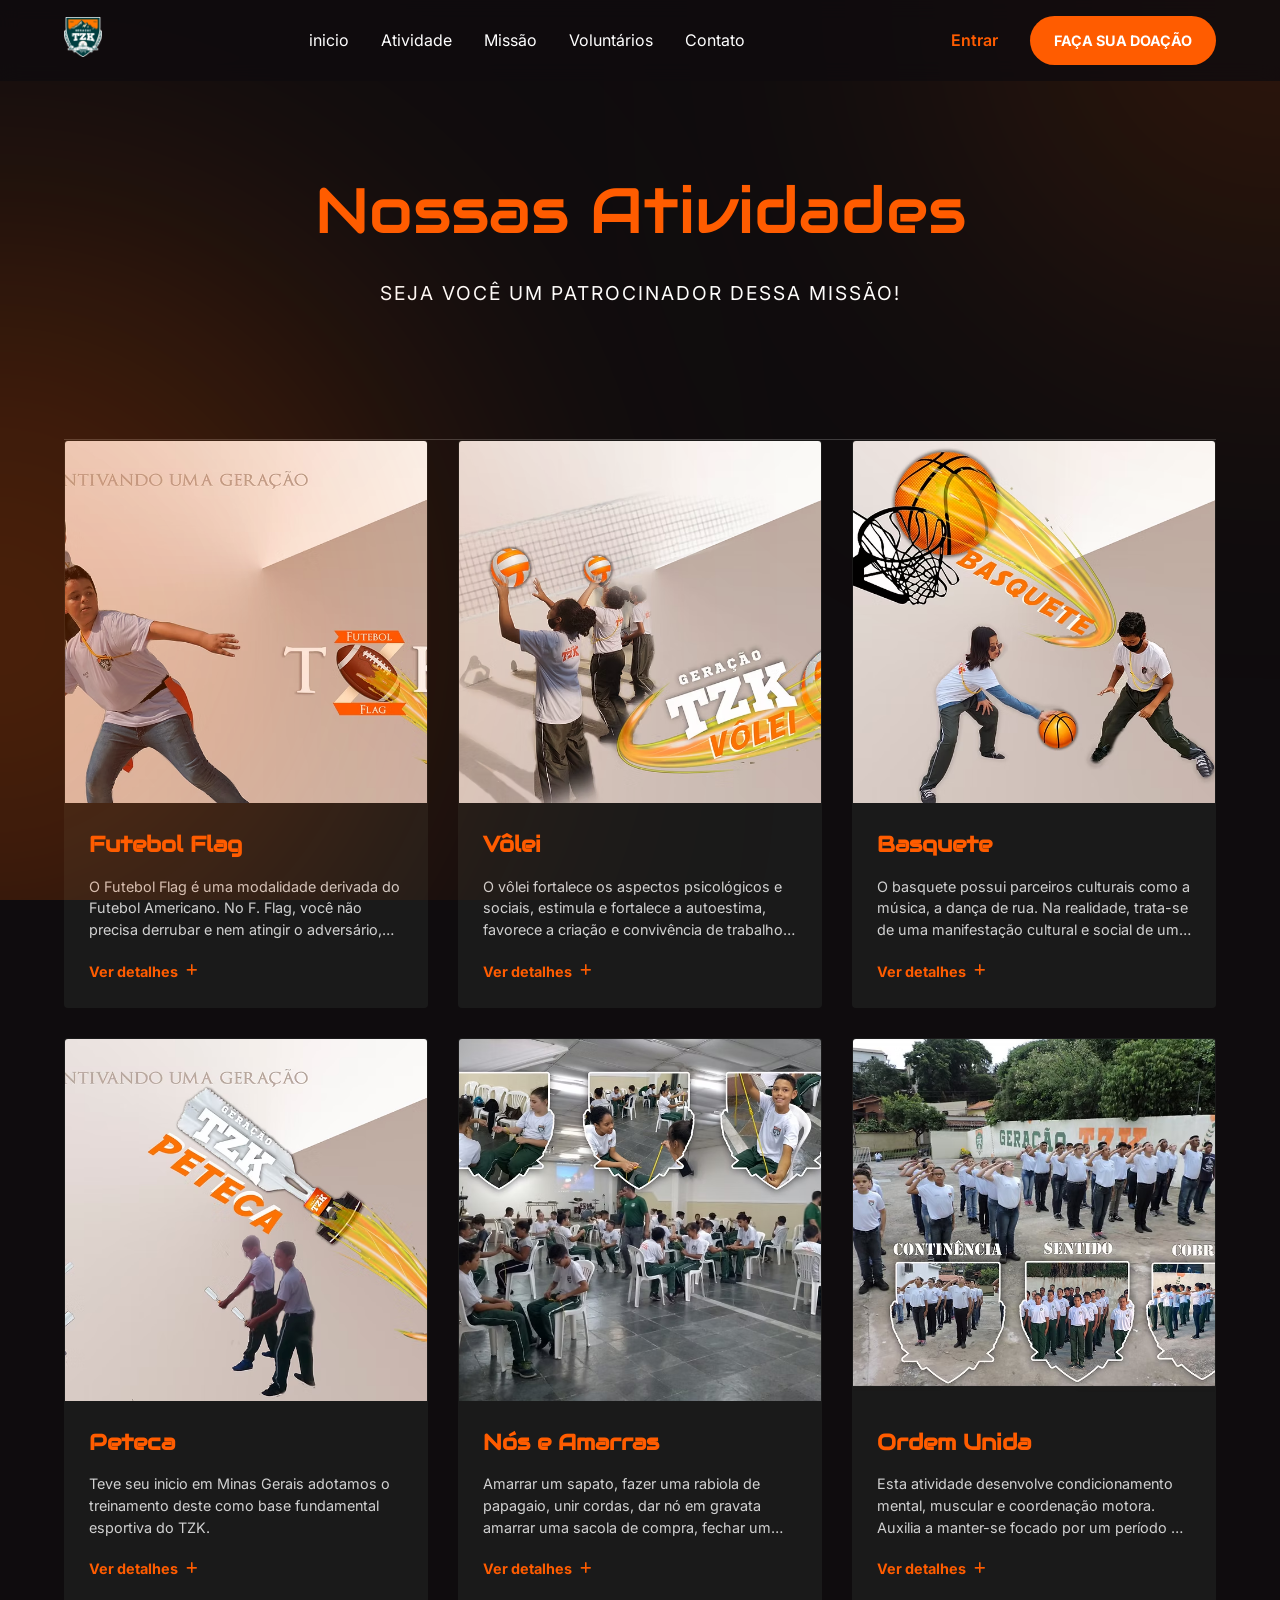
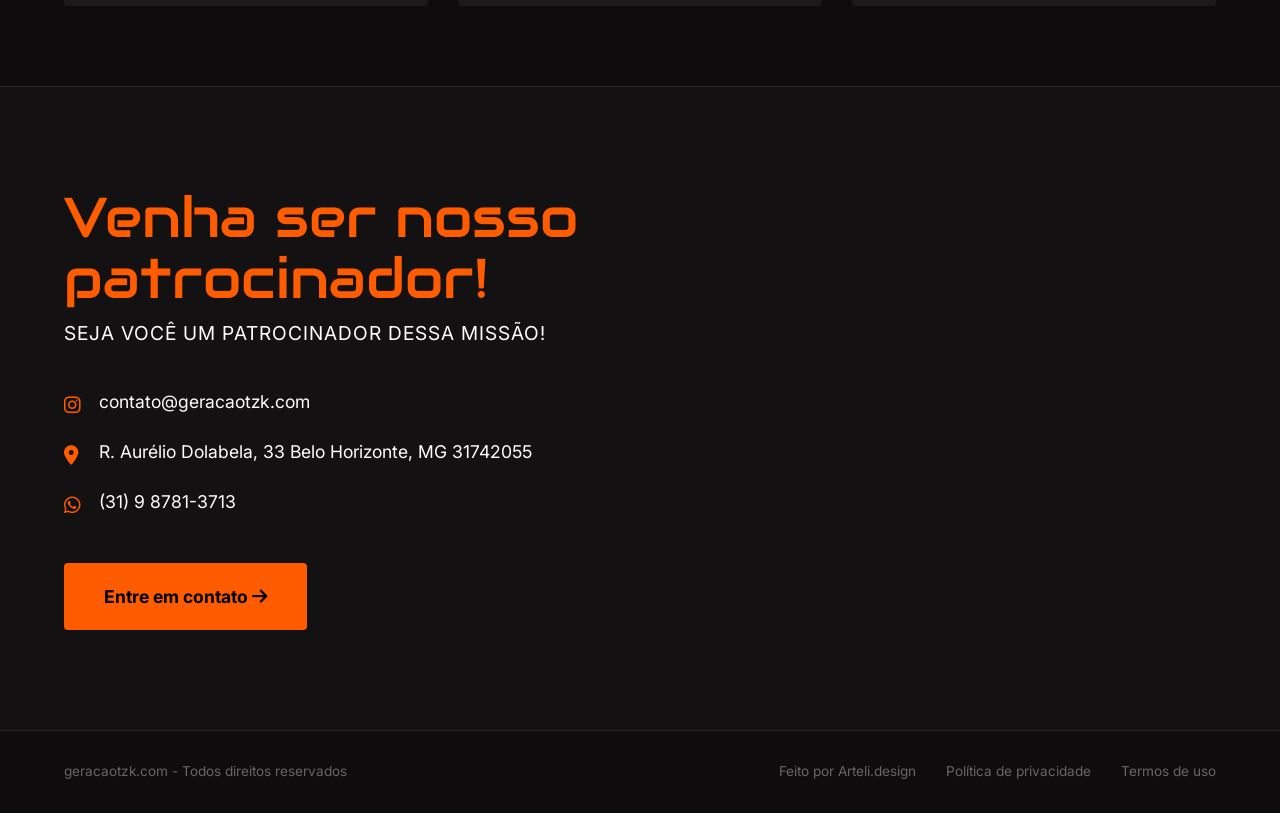
==== atividades.html @ a8cd104a "Add files via upload" ====
<!DOCTYPE html>
<html lang="pt-br">
<head>
    <meta charset="UTF-8">
    <meta name="viewport" content="width=device-width, initial-scale=1.0">
    <title>Atividades - Geração TZK</title>
    <meta name="description" content="Conheça as atividades esportivas e educativas da Geração TZK - Futebol Flag, Vôlei, Basquete, Peteca e muito mais para o desenvolvimento dos jovens.">
    <link rel="canonical" href="https://geracaotzk.com/atividades.html">
    
    <!-- Open Graph / Facebook -->
    <meta property="og:type" content="website">
    <meta property="og:url" content="https://geracaotzk.com/atividades.html">
    <meta property="og:title" content="Atividades - Geração TZK">
    <meta property="og:description" content="Conheça as atividades esportivas e educativas da Geração TZK.">
    <meta property="og:image" content="https://geracaotzk.com/Assets/logotipo.png">

    <!-- Google Fonts: Inter -->
    <link rel="preconnect" href="https://fonts.googleapis.com">
    <link rel="preconnect" href="https://fonts.gstatic.com" crossorigin>
    <link href="https://fonts.googleapis.com/css2?family=Inter:wght@400;500;600;700;800&family=Audiowide&display=swap" rel="stylesheet">
    <!-- Font Awesome for Icons -->
    <link rel="stylesheet" href="https://cdnjs.cloudflare.com/ajax/libs/font-awesome/6.5.1/css/all.min.css">
    <link rel="stylesheet" href="style2.css?v=2">
</head>
<body>
    <header>
        <div class="glow-container">
            <div class="glow-spot spot-hero-left"></div>
            <div class="glow-spot spot-hero-right"></div>
        </div>
        <nav>
            <div class="container">
                <div class="logo">
                    <img src="./Assets/logotipo.png" alt="Geração TZK Logo">
                </div>
                
                <ul class="nav-links">
                    <li><a href="index.html">inicio</a></li>
                    <li><a href="atividades.html">Atividade</a></li>
                    <li><a href="missao.html">Missão</a></li>
                    <li><a href="voluntarios.html">Voluntários</a></li>
                    <li><a href="index.html#main-footer">Contato</a></li>
                </ul>

                <div class="nav-actions">
                    <a href="#login" class="login-link">Entrar</a>
                    <a href="#doacao" class="donate-btn">FAÇA SUA DOAÇÃO</a>
                </div>

                <div class="mobile-menu-btn">
                    <i class="fa-solid fa-bars"></i>
                </div>
            </div>
        </nav>
    </header>

    <main>
        <section class="internal-hero">
            <div class="container">
                <h1 class="audiowide-font">Nossas Atividades</h1>
                <p>SEJA VOCÊ UM PATROCINADOR DESSA MISSÃO!</p>
            </div>
        </section>

        <section class="activities-section" style="padding-top: 0;">
            <div class="container">
                <div class="activities-grid">
                    <!-- Activity Card 1 -->
                    <div class="activity-card" data-title="Futebol Flag" data-img="./Assets/atividades/Futebol flag.avif">
                        <div class="card-img-wrapper">
                            <img src="./Assets/atividades/Futebol flag.avif" alt="Futebol Flag">
                        </div>
                        <div class="activity-info">
                            <h3>Futebol Flag</h3>
                            <p class="truncate-text">O Futebol Flag é uma modalidade derivada do Futebol Americano. No F. Flag, você não precisa derrubar e nem atingir o adversário, basta retirar uma das fitas que os atletas usam presas na cintura e a jogada é encerrada. Por consequência é uma modalidade mais acessível e menos “intimidadora” para todas as idades e tipos físicos. Também mais acessível economicamente, afinal, para jogar basta uma bola, cinto de flags e pessoas prontas para se divertir.</p>
                            <div class="ver-detalhes">Ver detalhes <i class="fa-solid fa-plus"></i></div>
                        </div>
                    </div>

                    <!-- Activity Card 2 -->
                    <div class="activity-card" data-title="Vôlei" data-img="./Assets/atividades/volei.avif">
                        <div class="card-img-wrapper">
                            <img src="./Assets/atividades/volei.avif" alt="Vôlei">
                        </div>
                        <div class="activity-info">
                            <h3>Vôlei</h3>
                            <p class="truncate-text">O vôlei fortalece os aspectos psicológicos e sociais, estimula e fortalece a autoestima, favorece a criação e convivência de trabalhos em equipe, valorizando a organização e autodisciplina, fatores colaboradores para o incentivo ao desenvolvimento dos aspectos formadores da cidadania.</p>
                            <div class="ver-detalhes">Ver detalhes <i class="fa-solid fa-plus"></i></div>
                        </div>
                    </div>

                    <!-- Activity Card 3 -->
                    <div class="activity-card" data-title="Basquete" data-img="./Assets/atividades/basquete-v2.avif">
                        <div class="card-img-wrapper">
                            <img src="./Assets/atividades/basquete-v2.avif" alt="Basquete">
                        </div>
                        <div class="activity-info">
                            <h3>Basquete</h3>
                            <p class="truncate-text">O basquete possui parceiros culturais como a música, a dança de rua. Na realidade, trata-se de uma manifestação cultural e social de uma parte da população que faz das artes e dos esportes uma forma de expressão, sociais e culturais.</p>
                            <div class="ver-detalhes">Ver detalhes <i class="fa-solid fa-plus"></i></div>
                        </div>
                    </div>

                    <!-- Activity Card 4 -->
                    <div class="activity-card" data-title="Peteca" data-img="./Assets/atividades/peteca-v2.avif">
                        <div class="card-img-wrapper">
                            <img src="./Assets/atividades/peteca-v2.avif" alt="Peteca">
                        </div>
                        <div class="activity-info">
                            <h3>Peteca</h3>
                            <p class="truncate-text">Teve seu inicio em Minas Gerais adotamos o treinamento deste como base fundamental esportiva do TZK.</p>
                            <div class="ver-detalhes">Ver detalhes <i class="fa-solid fa-plus"></i></div>
                        </div>
                    </div>

                    <!-- Activity Card 5 -->
                    <div class="activity-card" data-title="Nós e Amarras" data-img="./Assets/atividades/amarras-v2.avif">
                        <div class="card-img-wrapper">
                            <img src="./Assets/atividades/amarras-v2.avif" alt="Amarras">
                        </div>
                        <div class="activity-info">
                            <h3>Nós e Amarras</h3>
                            <p class="truncate-text">Amarrar um sapato, fazer uma rabiola de papagaio, unir cordas, dar nó em gravata amarrar uma sacola de compra, fechar um saco de lixo, amarrar uma carga. Veja, em tudo isso se usa nós e amarras. Melhora a concentração e memorização!</p>
                            <div class="ver-detalhes">Ver detalhes <i class="fa-solid fa-plus"></i></div>
                        </div>
                    </div>

                    <!-- Activity Card 6 -->
                    <div class="activity-card" data-title="Ordem Unida" data-img="./Assets/atividades/ordem-v2.avif">
                        <div class="card-img-wrapper">
                            <img src="./Assets/atividades/ordem-v2.avif" alt="Ordem Unida">
                        </div>
                        <div class="activity-info">
                            <h3>Ordem Unida</h3>
                            <p class="truncate-text">Esta atividade desenvolve condicionamento mental, muscular e coordenação motora. Auxilia a manter-se focado por um período de tempo.</p>
                            <div class="ver-detalhes">Ver detalhes <i class="fa-solid fa-plus"></i></div>
                        </div>
                    </div>
                </div>
            </div>
        </section>
    </main>
    
    <!-- Activity Modal -->
    <div id="activityModal" class="modal">
        <div class="modal-content">
            <span class="close-modal">&times;</span>
            <div class="modal-body">
                <div class="modal-img">
                    <img id="modalImg" src="" alt="">
                </div>
                <div class="modal-text">
                    <h2 id="modalTitle"></h2>
                    <p id="modalDescription"></p>
                </div>
            </div>
        </div>
    </div>

    <footer class="main-footer">
        <div class="footer-main-block">
            <div class="container footer-grid">
                <div class="footer-content">
                    <h2 class="audiowide-font">Venha ser nosso<br>patrocinador!</h2>
                    <p class="footer-subtitle">SEJA VOCÊ UM PATROCINADOR DESSA MISSÃO!</p>
                    
                    <div class="footer-contact-list">
                        <div class="contact-item-simple">
                            <i class="fa-brands fa-instagram"></i>
                            <a href="mailto:contato@geracaotzk.com">contato@geracaotzk.com</a>
                        </div>
                        <div class="contact-item-simple">
                            <i class="fa-solid fa-location-dot"></i>
                            <span>R. Aurélio Dolabela, 33 Belo Horizonte, MG 31742055</span>
                        </div>
                        <div class="contact-item-simple">
                            <i class="fa-brands fa-whatsapp"></i>
                            <a href="https://wa.me/5531987813713" target="_blank">(31) 9 8781-3713</a>
                        </div>
                    </div>

                    <a href="https://wa.me/5531987813713" target="_blank" class="cta-btn-footer">
                        Entre em contato <i class="fa-solid fa-arrow-right"></i>
                    </a>
                </div>
                <div class="footer-map">
                    <iframe 
                        src="https://www.google.com/maps/embed?pb=!1m18!1m12!1m3!1d3753.1118679058444!2d-43.92983758963503!3d-19.832961530263654!2m3!1f0!2f0!3f0!3m2!1i1024!2i768!4f13.1!3m3!1m2!1s0xa697a26f554763%3A0x6b772097e3ce013b!2sR.%20Aur%C3%A9lio%20Dolabela%2C%2033%20-%20Floramar%2C%20Belo%20Horizonte%20-%20MG%2C%2031742-055%2C%20Brasil!5e0!3m2!1spt-BR!2sbr!4v1713500000000!5m2!1spt-BR!2sbr" 
                        width="100%" height="350" style="border:0;" allowfullscreen="" loading="lazy" referrerpolicy="no-referrer-when-downgrade">
                    </iframe>
                </div>
            </div>
        </div>

        <div class="footer-bottom">
            <div class="container footer-bottom-flex">
                <div class="footer-copy">
                    geracaotzk.com - Todos direitos reservados
                </div>
                <div class="footer-links">
                    <span>Feito por Arteli.design</span>
                    <a href="politica-privacidade.html">Política de privacidade</a>
                    <a href="termos-uso.html">Termos de uso</a>
                </div>
            </div>
        </div>
    </footer>

    <script src="script.js"></script>
</body>
</html>
---- style2.css ----
/* Design System Tokens */
:root {
    --bg-base: #0F0C0E;
    --primary: #FF5C00;
    --primary-hover: #E65300;
    --text-white: #FFFFFF;
    --text-muted: rgba(255, 255, 255, 0.8);
    --font-main: 'Inter', sans-serif;
    --transition: all 0.3s ease;
}

/* Reset */
* {
    margin: 0;
    padding: 0;
    box-sizing: border-box;
}

.audiowide-font {
    font-family: 'Audiowide', cursive !important;
    font-weight: 400 !important; /* Força o peso regular em qualquer tag (h1, h2, etc) */
}

body {
    background-color: var(--bg-base);
    color: var(--text-white);
    font-family: var(--font-main);
    line-height: 1.6;
    overflow-x: hidden;
    position: relative;
}

/* Background Pulsing Glows */
.glow-container {
    position: absolute;
    top: 0;
    left: 0;
    width: 100%;
    height: 100vh;
    z-index: -1;
    pointer-events: none;
    overflow: hidden;
}

.glow-spot {
    position: absolute;
    border-radius: 100%;
    filter: blur(150px);
    mix-blend-mode: screen;
    animation: luz 5s infinite;
    background: var(--primary);
}

.spot-hero-left {
    top: 70%;
    left: 0;
    width: 800px;
    height: 800px;
    opacity: 0.25;
    transform: translate(-50%, -50%);
}

.hero-central-glow {
    position: absolute;
    top: 50%;
    left: 45%;
    transform: translate(-50%, -50%);
    width: 300px;
    height: 360px;
    background: var(--primary);
    filter: blur(120px);
    opacity: 0.3;
    z-index: -1;
    border-radius: 100%;
    mix-blend-mode: screen;
    animation: luz 5s infinite;
    pointer-events: none;
}



.spot-hero-right {
    top: 0;
    right: 0;
    width: 600px;
    height: 600px;
    opacity: 0.15;
    animation-delay: 3s;
    transform: translate(50%, -50%);
}
@keyframes luz {
    0%, 100% { opacity: 0; }
    50% { opacity: 0.3; }
}

a {
    text-decoration: none;
    color: inherit;
    transition: var(--transition);
}

ul {
    list-style: none;
}

button {
    cursor: pointer;
    border: none;
    font-family: inherit;
    transition: var(--transition);
}

/* Layout Containers */
.container {
    max-width: 1440px;
    margin: 0 auto;
    padding: 0 4rem;
}

/* Header */
header {
    position: fixed;
    top: 0;
    left: 0;
    width: 100%;
    z-index: 1000;
    padding: 1rem 0;
    background: transparent;
}

header::before {
    content: '';
    position: absolute;
    top: 0;
    left: 0;
    width: 100%;
    height: 100%;
    background: rgba(15, 12, 14, 0.8);
    backdrop-filter: blur(10px);
    z-index: 1;
}

nav .container {
    display: flex;
    justify-content: space-between;
    align-items: center;
    position: relative;
    z-index: 10;
}

.logo img {
    height: 40px;
}

.nav-links {
    display: flex;
    gap: 2rem;
    align-items: center;
}

.nav-links a:hover {
    color: var(--primary);
}

.nav-actions {
    display: flex;
    align-items: center;
    gap: 2rem;
}

.login-link {
    color: var(--primary);
    font-weight: 600;
}

.donate-btn {
    background-color: var(--primary);
    color: white;
    padding: 0.8rem 1.5rem;
    border-radius: 50px;
    font-weight: 700;
    font-size: 0.9rem;
}

.donate-btn:hover {
    background-color: var(--primary-hover);
    transform: translateY(-2px);
}

/* Hero Section */
.hero {
    min-height: 100vh;
    padding-top: 100px;
    display: flex;
    align-items: center;
    position: relative;
    background: linear-gradient(rgba(15, 12, 14, 0.7), rgba(15, 12, 14, 0.7)), 
                url('./Assets/BG-Desktop.jpg');
    background-size: cover;
    background-position: center;
}

.hero .container {
    display: grid;
    grid-template-columns: 1fr 1fr;
    align-items: center;
    gap: 2rem;
    position: relative;
    z-index: 10;
    padding-left: 0; /* Alinha o conteúdo com o logo no header */
}

.hero-content {
    max-width: 600px;
}

.hero-content h1 {
    font-family: 'Audiowide', cursive; /* Aplicando Audiowide na Hero conforme design premium */
    font-size: 5rem;
    color: var(--primary);
    line-height: 1.1;
    margin-bottom: 1.5rem;
    font-weight: 400; /* Regular */
    text-transform: capitalize;
}

.hero-content .subtitle {
    font-size: 1.4rem;
    margin-bottom: 1rem;
    line-height: 1.3;
}

.hero-content .cta-text {
    font-size: 1.5rem;
    font-weight: 700;
    margin-bottom: 2.5rem;
}

.btn-contact {
    display: inline-flex;
    align-items: center;
    gap: 1rem;
    background-color: var(--primary);
    color: #000;
    padding: 1.2rem 2.5rem;
    border-radius: 8px;
    font-weight: 700;
    font-size: 1.2rem;
}

.btn-contact i {
    font-size: 1.4rem;
}

.btn-contact:hover {
    background-color: var(--primary-hover);
    transform: scale(1.05);
}

/* Hero Right Side */
.hero-visual {
    position: relative;
    display: flex;
    justify-content: center;
    align-items: center;
}

.hero-visual img {
    width: 100%;
    max-width: 600px;
    z-index: 10;
}

.hero-visual::before {
    content: '';
    position: absolute;
    width: 500px;
    height: 500px;
    border-radius: 50%;
    border: 1px solid rgba(255, 92, 0, 0.2);
    z-index: 5;
}

/* Social Sidebar */
.social-sidebar {
    position: absolute;
    right: 4rem;
    top: 50%;
    transform: translateY(-50%);
    display: flex;
    flex-direction: column;
    align-items: center; /* Centraliza os ícones entre si */
    gap: 1.5rem;
    z-index: 10;
}

.social-sidebar a {
    font-size: 1.5rem;
    color: var(--primary);
}

.social-sidebar a:hover {
    color: white;
}

/* Divider Section (Marquee) */
.divider-section {
    position: relative;
    padding: 100px 0;
    margin-top: -120px;
    z-index: 10;
    background-color: transparent;
    overflow: hidden; /* Mantém a correção de sangria lateral */
}

.marquee-wrapper {
    position: relative;
    display: flex;
    align-items: center;
}

.marquee-bar {
    position: absolute;
    width: 120%;
    left: -10%;
    padding: 1rem 0;
    color: #000;
    font-weight: 400; /* Regular */
    font-size: 1.5rem; /* Slogan maior */
    text-transform: uppercase;
    white-space: nowrap;
    display: flex;
    align-items: center;
    box-shadow: 0 0 30px rgba(255, 92, 0, 0.4);
    background: linear-gradient(90deg, #FF5C00, #FFB800, #FF5C00);
    background-size: 200% auto;
    animation: gradientMove 3s linear infinite;
}

@keyframes gradientMove {
    0% { background-position: 0% 50%; }
    100% { background-position: 100% 50%; }
}

.textoinfinito {
    transform: rotate(-3deg);
    z-index: 2;
}

.textoinfinito1 {
    transform: rotate(2deg);
    z-index: 1;
}

.marquee-bar span {
    display: inline-flex;
    padding-right: 2rem;
}

.motto-container {
    text-align: center;
    padding: 0 2rem;
}

.audiowide-text {
    font-family: 'Audiowide', cursive;
    font-size: 2rem;
    color: var(--text-white);
    text-transform: none;
    letter-spacing: 1px;
    margin-top: 80px; /* Aumentado para dar respiro das barras */
    padding-top: 20px;
    font-weight: 400 !important; /* Força o peso regular */
}

/* 7 Principles Section */
.principios-section {
    padding: 100px 0;
    background-color: var(--bg-base);
}

.principios-section .section-title {
    font-family: 'Audiowide', cursive;
    font-size: 3rem;
    color: var(--primary);
    margin-bottom: 25px; 
    text-align: left;
    font-weight: 400; /* Regular */
}

.principios-grid {
    display: grid;
    grid-template-columns: 1fr 60px 1.5fr;
    gap: 40px;
    align-items: stretch; /* Garante que as colunas tenham a mesma altura */
    padding-top: 10px;
}

/* Left Col */
.col-left {
    display: flex;
    flex-direction: column;
    gap: 20px;
}

.card-fundamental {
    background-color: #FFB800;
    color: #000;
    padding: 3rem 2rem;
    border-radius: 4px;
}

.card-fundamental h3 {
    font-family: 'Audiowide', cursive;
    font-size: 2.5rem;
    line-height: 1;
    margin-bottom: 1.5rem;
    font-weight: 400; /* Regular */
}

.card-fundamental p {
    font-weight: 700;
    font-size: 1.2rem;
}

.cards-row {
    flex-grow: 1; /* Faz os cards 01 e 02 preencherem o espaço vertical restante */
    display: grid;
    grid-template-columns: 1fr 1fr;
    gap: 20px;
}

.card-small {
    background: rgba(255, 255, 255, 0.03);
    border: 1px solid rgba(255, 255, 255, 0.1);
    padding: 2rem 1.5rem;
    border-radius: 4px;
    display: flex;
    flex-direction: column;
    height: 100%;
    transition: var(--transition);
}

.card-small:hover {
    border: 1px solid rgba(247, 76, 0, 0.6); /* Borda laranja 60% opacidade no hover */
}

.card-small .number {
    display: block;
    font-size: 1.2rem;
    font-weight: 800;
    margin-bottom: 1rem;
}

.card-small h4 {
    color: var(--primary);
    font-size: 1.8rem;
    margin-bottom: 0.5rem;
}

/* Timeline Col */
.col-timeline {
    position: relative;
    height: 100%;
    display: flex;
    flex-direction: column;
    align-items: center;
}

.timeline-line {
    position: absolute;
    width: 2px;
    background-color: var(--primary);
    top: 0;
    bottom: 0;
    z-index: 1;
}

.timeline-nodes {
    display: flex;
    flex-direction: column;
    gap: 88px; /* Calculado: 100px (min-height do card) + 20px (gap) - 32px (altura do nó) */
    padding-top: 34px; /* Centraliza o primeiro nó (32px) no centro do primeiro card (100px) */
    z-index: 2;
}

.node {
    width: 32px;
    height: 32px;
    background-color: var(--bg-base);
    color: white;
    display: flex;
    justify-content: center;
    align-items: center;
    font-weight: 800;
    font-size: 1.1rem;
    border: 1.5px solid var(--primary);
    border-radius: 2px;
    flex-shrink: 0;
}

/* Right Col */
.col-right {
    display: flex;
    flex-direction: column;
    gap: 20px;
}

.card-item {
    background: rgba(255, 255, 255, 0.03);
    border: 1px solid rgba(255, 255, 255, 0.05);
    padding: 1.2rem 2rem;
    display: flex;
    align-items: center;
    gap: 1.5rem;
    border-radius: 4px;
    min-height: 100px;
    transition: var(--transition);
}

.card-item:hover {
    border: 1px solid rgba(247, 76, 0, 0.6); /* Borda laranja 60% opacidade no hover */
}

.card-item i {
    color: var(--primary);
    font-size: 1.5rem;
}

.card-item h5 {
    font-size: 1.2rem;
    font-weight: 800;
    display: inline;
}

.card-item-content span {
    color: var(--text-muted);
}

/* Sponsors Section */
.sponsors-section {
    padding-bottom: 100px;
}

.sponsors-title {
    color: #000;
    font-size: 1.3rem;
    font-weight: 800;
    margin-bottom: 15px;
    font-family: 'Audiowide', cursive;
    text-transform: uppercase;
    letter-spacing: 1px;
    text-align: center;
}

.sponsors-container {
    background-color: var(--primary);
    padding: 20px 0;
    border-radius: 20px;
    overflow: hidden;
    display: flex;
    flex-direction: column;
    align-items: center;
}

.sponsors-marquee {
    width: 100%;
    display: flex;
    align-items: center;
}

.marquee-unit {
    display: flex;
    align-items: center;
    gap: 0;
    padding-right: 0;
}

.sponsors-marquee img {
    height: 70px;
    width: 180px;
    object-fit: contain;
    opacity: 0.95;
    transition: var(--transition);
    margin: 0 10px;
}

.sponsors-marquee img:hover {
    opacity: 1;
    transform: scale(1.1);
}

/* Responsive updates for sponsors */
@media (max-width: 768px) {
    .sponsors-container {
        padding: 1.5rem 0;
    }
    .sponsors-marquee img {
        height: 35px;
    }
    .sponsors-marquee {
        gap: 2rem;
    }
}
/* Support Section */
.support-section {
    padding: 150px 0; /* Espaço para o transbordo do personagem */
    position: relative;
    background-color: var(--bg-base);
}

.support-banner {
    background-color: var(--primary);
    width: 100%;
}

.support-container {
    display: grid;
    grid-template-columns: 1fr 1.2fr;
    gap: 4rem;
    align-items: center;
    position: relative;
    min-height: 400px;
}

.support-visual {
    position: relative;
    height: 100%;
    display: flex;
    justify-content: flex-end;
    align-items: center;
}

.pop-out-character {
    width: 100%;
    max-width: 550px;
    height: auto;
    position: absolute;
    bottom: -100px; /* Transborda para baixo */
    left: 0;
    z-index: 5;
    /* Fazendo a imagem transbordar para cima também calculando o tamanho */
    transform: scale(1.2); 
    transform-origin: bottom;
}

.support-content {
    padding: 4rem 0;
    z-index: 2;
}

.support-label {
    color: #000;
    font-size: 1.5rem;
    font-weight: 700;
    margin-bottom: 1rem;
}

.support-title {
    color: #FFF;
    font-size: 3.5rem;
    line-height: 1.1;
    margin-bottom: 1.5rem;
    font-weight: 800;
    text-transform: capitalize;
}

.support-sub {
    color: #000;
    font-size: 1.8rem;
    font-weight: 700;
    margin-bottom: 3rem;
}

.donate-btn-large {
    display: inline-block;
    background-color: #FFD700; /* Yellow */
    color: #000;
    padding: 1.5rem 3rem;
    border-radius: 8px;
    font-weight: 800;
    font-size: 1.3rem;
    transition: var(--transition);
}

.donate-btn-large:hover {
    background-color: #FFC000;
    transform: translateY(-5px) scale(1.02);
}

/* Responsividade para Suporte */
@media (max-width: 1024px) {
    .support-container {
        grid-template-columns: 1fr;
        text-align: center;
        padding: 2rem;
        gap: 1rem;
    }
    .support-visual {
        display: flex;
        justify-content: center;
        margin-bottom: 0;
    }

    .support-content {
        padding: 2rem 0;
    }
    .support-visual .pop-out-character {
        max-width: 250px;
        position: relative !important;
        bottom: auto !important;
        left: auto !important;
        transform: none !important;
        margin: 0 auto;
    }
    .support-title {
        font-size: 2.5rem;
    }
}
.section-header {
    text-align: center;
    margin-bottom: 3rem;
}

.section-header h2 {
    color: var(--primary);
    font-family: 'Audiowide', cursive;
    font-size: 2.8rem;
    text-transform: uppercase;
    margin-bottom: 0.5rem;
    font-weight: 400; /* Regular */
}

.section-header p {
    color: var(--text-white);
    font-size: 1rem;
    letter-spacing: 1.5px;
    font-weight: 500;
}

.activities-section {
    padding: 80px 0;
    background-color: var(--bg-base);
}

.activities-grid {
    border-top: 1px solid rgba(255, 255, 255, 0.2);
}

.footer-grid {
    display: grid;
    grid-template-columns: 1.2fr 1fr;
    gap: 60px;
    align-items: center;
}

.footer-content h2 {
    color: var(--primary);
    font-size: 3.5rem;
    line-height: 1.1;
    margin-bottom: 0.5rem;
}

.footer-subtitle {
    color: #FFF;
    font-size: 1.2rem;
    margin-bottom: 2.5rem;
    letter-spacing: 1px;
}

.footer-contact-list {
    margin-bottom: 2.5rem;
    display: flex;
    flex-direction: column;
    gap: 15px;
}

.contact-item-simple {
    display: flex;
    align-items: center;
    gap: 15px;
    color: #FFF;
}

.contact-item-simple i {
    color: var(--primary);
    font-size: 1.2rem;
    width: 20px;
}

.contact-item-simple a,
.contact-item-simple span {
    color: #FFF;
        height: 35px;
    }
    .sponsors-marquee {
        gap: 2rem;
    }
}
/* Support Section */
.support-section {
    padding: 150px 0; /* Espaço para o transbordo do personagem */
    position: relative;
    background-color: var(--bg-base);
}

.support-banner {
    background-color: var(--primary);
    width: 100%;
}

.support-container {
    display: grid;
    grid-template-columns: 1fr 1.2fr;
    gap: 4rem;
    align-items: center;
    position: relative;
    min-height: 400px;
}

.support-visual {
    position: relative;
    height: 100%;
    display: flex;
    justify-content: flex-end;
    align-items: center;
}

.pop-out-character {
    width: 100%;
    max-width: 550px;
    height: auto;
    position: absolute;
    bottom: -100px; /* Transborda para baixo */
    left: 0;
    z-index: 5;
    /* Fazendo a imagem transbordar para cima também calculando o tamanho */
    transform: scale(1.2); 
    transform-origin: bottom;
}

.support-content {
    padding: 4rem 0;
    z-index: 2;
}

.support-label {
    color: #000;
    font-size: 1.5rem;
    font-weight: 700;
    margin-bottom: 1rem;
}

.support-title {
    color: #FFF;
    font-size: 3.5rem;
    line-height: 1.1;
    margin-bottom: 1.5rem;
    font-weight: 800;
    text-transform: capitalize;
}

.support-sub {
    color: #000;
    font-size: 1.8rem;
    font-weight: 700;
    margin-bottom: 3rem;
}

.donate-btn-large {
    display: inline-block;
    background-color: #FFD700; /* Yellow */
    color: #000;
    padding: 1.5rem 3rem;
    border-radius: 8px;
    font-weight: 800;
    font-size: 1.3rem;
    transition: var(--transition);
}

.donate-btn-large:hover {
    background-color: #FFC000;
    transform: translateY(-5px) scale(1.02);
}

/* Responsividade para Suporte */
@media (max-width: 1024px) {
    .support-container {
        grid-template-columns: 1fr;
        text-align: center;
        padding: 2rem;
        gap: 1rem;
    }
    .support-visual {
        display: flex;
        justify-content: center;
        margin-bottom: 0;
    }

    .support-content {
        padding: 2rem 0;
    }
    .support-visual .pop-out-character {
        max-width: 250px;
        position: relative !important;
        bottom: auto !important;
        left: auto !important;
        transform: none !important;
        margin: 0 auto;
    }
    .support-title {
        font-size: 2.5rem;
    }
}
.section-header {
    text-align: center;
    margin-bottom: 3rem;
}

.section-header h2 {
    color: var(--primary);
    font-family: 'Audiowide', cursive;
    font-size: 2.8rem;
    text-transform: uppercase;
    margin-bottom: 0.5rem;
    font-weight: 400; /* Regular */
}

.section-header p {
    color: var(--text-white);
    font-size: 1rem;
    letter-spacing: 1.5px;
    font-weight: 500;
}

.activities-section {
    padding: 80px 0;
    background-color: var(--bg-base);
}

.activities-grid {
    display: grid;
    grid-template-columns: repeat(3, 1fr);
    gap: 30px;
    margin-top: 50px;
}

.activity-card {
    background: #1A1A1A;
    border-radius: 4px;
    overflow: hidden;
    cursor: pointer;
    transition: var(--transition);
    border: 1px solid rgba(255, 92, 0, 0);
    display: flex;
    flex-direction: column;
}

.activity-card:hover {
    transform: translateY(-10px);
    box-shadow: 0 15px 40px rgba(255, 92, 0, 0.2);
    border-color: var(--primary);
}

.card-img-wrapper {
    width: 100%;
    aspect-ratio: 1/1;
    overflow: hidden;
}

.card-img-wrapper img {
    width: 100%;
    height: 100%;
    object-fit: cover;
    transition: var(--transition);
}

.activity-card:hover .card-img-wrapper img {
    transform: scale(1.1);
}

.activity-info {
    padding: 1.5rem;
    flex-grow: 1;
    display: flex;
    flex-direction: column;
}

.activity-info h3 {
    color: var(--primary);
    margin-bottom: 0.8rem;
    font-size: 1.4rem;
    font-family: 'Audiowide', cursive;
}

.truncate-text {
    display: -webkit-box;
    -webkit-line-clamp: 3;
    -webkit-box-orient: vertical;
    overflow: hidden;
    text-overflow: ellipsis;
    font-size: 0.9rem;
    line-height: 1.5;
    color: var(--text-muted);
    margin-bottom: 1.2rem;
}

.ver-detalhes {
    margin-top: auto;
    font-weight: 700;
    font-size: 0.9rem;
    color: var(--primary);
    display: flex;
    align-items: center;
    gap: 0.5rem;
}

.ver-detalhes i {
    font-size: 0.8rem;
    transition: var(--transition);
}

.activity-card:hover .ver-detalhes i {
    transform: translateX(5px);
}

/* Modal Styling */
.modal {
    display: none;
    position: fixed;
    z-index: 2000;
    left: 0;
    top: 0;
    width: 100%;
    height: 100%;
    background-color: rgba(0,0,0,0.95);
    backdrop-filter: blur(10px);
    overflow-y: auto;
    padding: 2rem;
}

.modal-content {
    background-color: #111;
    margin: 2% auto;
    padding: 0;
    border: 1px solid var(--primary);
    width: 95%;
    max-width: 1100px;
    border-radius: 12px;
    position: relative;
    overflow: hidden;
    animation: modalIn 0.4s cubic-bezier(0.165, 0.84, 0.44, 1);
}

@keyframes modalIn {
    from { opacity: 0; transform: scale(0.95) translateY(20px); }
    to { opacity: 1; transform: scale(1) translateY(0); }
}

.close-modal {
    position: absolute;
    right: 25px;
    top: 20px;
    color: #fff;
    font-size: 35px;
    font-weight: bold;
    cursor: pointer;
    z-index: 10;
    line-height: 1;
    width: 40px;
    height: 40px;
    display: flex;
    align-items: center;
    justify-content: center;
    background: rgba(0,0,0,0.5);
    border-radius: 50%;
    transition: var(--transition);
}

.close-modal:hover {
    color: var(--primary);
    background: rgba(255,255,255,0.1);
}

.modal-body {
    display: grid;
    grid-template-columns: 1fr 1fr;
    gap: 0;
}

.modal-img img {
    width: 100%;
    height: 100%;
    max-height: 600px;
    object-fit: cover;
    display: block;
}

.modal-text {
    padding: 4rem;
    display: flex;
    flex-direction: column;
    justify-content: center;
}

.modal-text h2 {
    color: var(--primary);
    font-family: 'Audiowide', sans-serif;
    font-size: 2.8rem;
    margin-bottom: 1.5rem;
    text-transform: uppercase;
}

.modal-text p {
    font-size: 1.15rem;
    line-height: 1.8;
    color: #DDD;
}

/* Modal responsiveness */
@media (max-width: 1024px) {
    .modal-body {
        grid-template-columns: 1fr;
    }
    .modal-img img {
        max-height: 350px;
    }
    .modal-text {
        padding: 2rem;
    }
    .modal-text h2 {
        font-size: 2rem;
    }
}

/* Activities responsiveness */
@media (max-width: 1024px) {
    .activities-grid {
        grid-template-columns: repeat(2, 1fr);
    }
}

@media (max-width: 768px) {
    .activities-grid {
        grid-template-columns: 1fr;
    }
    .support-section {
        padding: 80px 0;
    }
}

/* Footer Styles */
.footer-main-block {
    background-color: #141113;
    padding: 100px 0;
    border-top: 1px solid rgba(255, 255, 255, 0.1);
}

.footer-grid {
    display: grid;
    grid-template-columns: 1.2fr 1fr;
    gap: 60px;
    align-items: center;
}

.footer-content h2 {
    color: var(--primary);
    font-family: 'Audiowide', cursive;
    font-size: 3.5rem;
    line-height: 1.1;
    margin-bottom: 0.5rem;
}

.footer-subtitle {
    color: #FFF;
    font-size: 1.2rem;
    margin-bottom: 2.5rem;
    letter-spacing: 1px;
}

.footer-contact-list {
    margin-bottom: 2.5rem;
    display: flex;
    flex-direction: column;
    gap: 15px;
}

.contact-item-simple {
    display: flex;
    align-items: center;
    gap: 15px;
    color: #FFF;
}

.contact-item-simple i {
    color: var(--primary);
    font-size: 1.2rem;
    width: 20px;
}

.contact-item-simple a,
.contact-item-simple span {
    color: #FFF;
    text-decoration: none;
    font-size: 1.1rem;
}

.cta-btn-footer {
    display: inline-block;
    background-color: var(--primary);
    color: #000;
    padding: 1.2rem 2.5rem;
    border-radius: 4px;
    font-weight: 700;
    font-size: 1.1rem;
    text-decoration: none;
    transition: var(--transition);
}

.cta-btn-footer:hover {
    background-color: var(--primary-hover);
    transform: translateY(-5px);
}

.footer-map iframe {
    border-radius: 8px;
}

.footer-bottom {
    background-color: #0F0C0E;
    padding: 30px 0;
    font-size: 0.85rem;
    color: #666;
    border-top: 1px solid rgba(255, 255, 255, 0.1);
}

.footer-bottom-flex {
    display: flex;
    justify-content: space-between;
    align-items: center;
}

.footer-links {
    display: flex;
    gap: 30px;
    align-items: center;
}

.footer-links a {
    color: #666;
    text-decoration: none;
    transition: color 0.3s;
}

.footer-links a:hover {
    color: var(--primary);
}

/* Footer Responsiveness */
@media (max-width: 1024px) {
    .footer-grid {
        grid-template-columns: 1fr;
        gap: 40px;
    }
}

@media (max-width: 768px) {
    .footer-bottom-flex {
        flex-direction: column;
        gap: 20px;
        text-align: center;
    }
    
    .footer-links {
        flex-direction: column;
        gap: 10px;
    }
}

/* --- Internal Pages Styles --- */
.internal-hero { padding: 160px 0 80px; text-align: center; position: relative; }
.internal-hero h1 { font-family: 'Audiowide', cursive; font-size: 4rem; margin-bottom: 1rem; color: var(--primary); }
.internal-hero p { font-size: 1.2rem; letter-spacing: 2px; }

/* --- Global Responsiveness Fixes --- */
html, body { overflow-x: hidden; width: 100%; max-width: 100vw; position: relative; }
.mobile-menu-btn { display: none; cursor: pointer; font-size: 1.8rem; color: var(--primary); z-index: 1100; }

@media (max-width: 1200px) { 
    .container { padding: 0 40px; } 
    .hero-content h1 { font-size: 4rem; } 
}

@media (max-width: 992px) { 
    .nav-links { 
        position: fixed; 
        top: 0; 
        left: 0; 
        width: 100%; 
        height: 100vh; 
        background: rgba(15, 12, 14, 0.98); 
        backdrop-filter: blur(20px); 
        flex-direction: column; 
        justify-content: center;
        align-items: center;
        gap: 3rem;
        padding: 0; 
        z-index: 1000; 
        transform: translateY(-100%);
        transition: transform 0.4s cubic-bezier(0.77, 0.2, 0.05, 1.0);
    } 
    .nav-links.active { 
        transform: translateY(0); 
    } 
    .nav-links li a {
        font-size: 2.2rem;
        font-family: 'Audiowide', cursive;
        text-transform: uppercase;
        color: var(--text-white);
        transition: var(--transition);
    }
    .mobile-menu-btn { display: block; } 
    .nav-actions { display: none; } 
    
    .hero {
        padding-bottom: 120px !important; /* Make room for marquee and button */
        min-height: auto;
    }
    .hero .container { 
        display: flex; 
        flex-direction: column-reverse; 
        padding-left: 40px !important; 
        padding-right: 40px !important;
        text-align: center;
    } 
    .hero-content {
        max-width: 100%;
    }
    .hero-content h1 {
        margin-bottom: 0.8rem;
    }
    .hero-content .subtitle {
        font-size: 1.1rem;
        margin-bottom: 0.5rem;
    }
    .hero-content .cta-text {
        font-size: 1.2rem;
        margin-bottom: 1.5rem;
    }
    .social-sidebar {
        display: none;
    }

    .principios-grid {
        display: flex;
        flex-direction: column;
        gap: 30px;
    }
    .col-timeline {
        display: none; /* Hide timeline node column */
    }
    .cards-row {
        grid-template-columns: 1fr 1fr; /* Keep side-by-side on mobile */
        gap: 15px;
    }
    .card-small {
        padding: 1.5rem 1rem;
    }
    .card-small h4 {
        font-size: 1.4rem;
    }
}
@media (max-width: 768px) { 
    .hero-content h1 { font-size: 2.6rem; } 
    .hero-visual img { max-width: 300px; }
    .internal-hero { padding: 100px 0 50px; } 
    .internal-hero h1 { font-size: 1.8rem !important; } 
    .activities-grid { grid-template-columns: 1fr; gap: 20px; } 
    .principios-section .section-title { font-size: 1.8rem; text-align: left; } 
    .card-fundamental h3 { font-size: 1.6rem; } 
    .marquee-bar { font-size: 0.9rem; } 
    .sponsors-title { text-align: left; margin-bottom: 15px; font-size: 1.5rem; } 
    .sponsors-container { padding: 20px 0; } 
    .footer-content h2 { font-size: 1.8rem; } 
    .footer-main-block { padding: 40px 0; } 
}
@media (max-width: 480px) { 
    .hero-content h1 { font-size: 2.3rem; } 
    .hero-visual img { max-width: 270px; }
    .nav-links { padding-top: 90px; } 
    .section-title { font-size: 1.6rem !important; } 
    .activities-section .section-title { font-size: 1.5rem !important; } 
    .subtitle { font-size: 1rem; } 
}

/* --- Refinamentos Mobile Extras --- */
@media (max-width: 992px) {
    .spot-hero-left { width: 400px; height: 400px; }
    .spot-hero-right { width: 300px; height: 300px; }
    .hero-central-glow { width: 150px; height: 180px; filter: blur(80px); }
    .activities-section .section-header h2 { font-size: 2rem !important; }
}

@media (max-width: 768px) {
    /* 3 patrocinadores exatos vis�veis na tela e mais colados */
    .sponsors-marquee { gap: 1rem; }
    .sponsors-marquee img { width: 30vw !important; max-width: 130px; height: auto; margin: 0; padding: 0 10px; }
}


@media (max-width: 768px) {
    .textoinfinito { transform: rotate(-6deg) !important; }
    .textoinfinito1 { transform: rotate(5deg) !important; }
}
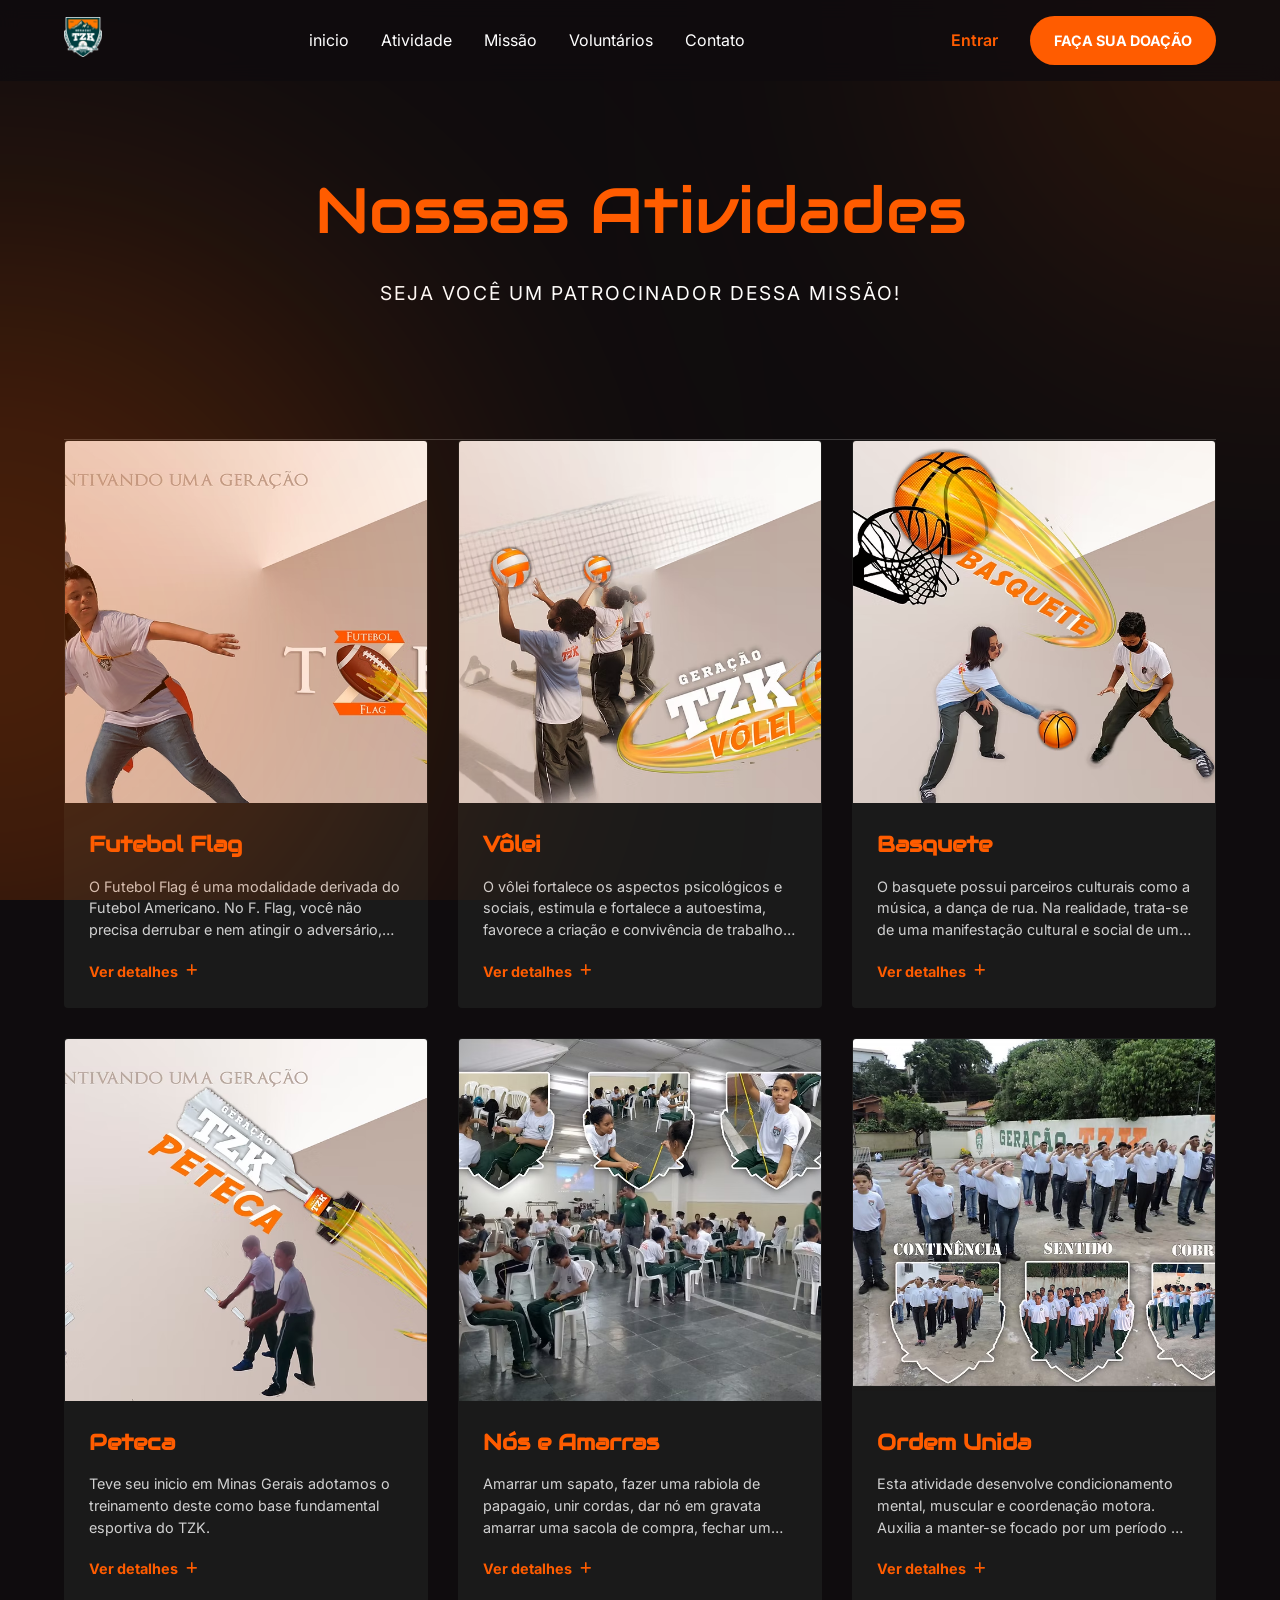
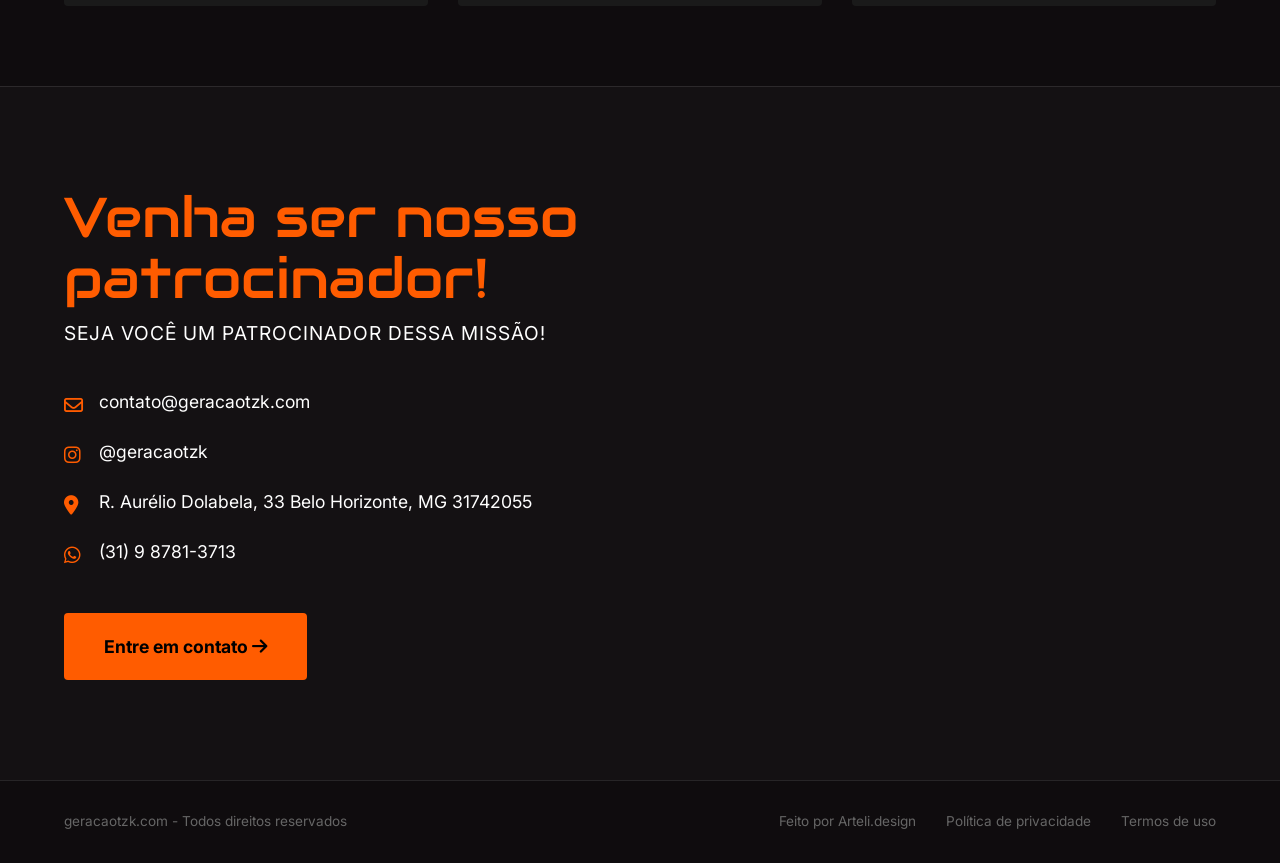
==== commit 8842fb70: "Add files via upload" ====
--- a/atividades.html
+++ b/atividades.html
@@ -166,8 +166,12 @@
                     
                     <div class="footer-contact-list">
                         <div class="contact-item-simple">
+                            <i class="fa-regular fa-envelope"></i>
+                            <a href="mailto:contato@geracaotzk.com">contato@geracaotzk.com</a>
+                        </div>
+                        <div class="contact-item-simple">
                             <i class="fa-brands fa-instagram"></i>
-                            <a href="mailto:contato@geracaotzk.com">contato@geracaotzk.com</a>
+                            <a href="https://instagram.com/geracaotzk" target="_blank">@geracaotzk</a>
                         </div>
                         <div class="contact-item-simple">
                             <i class="fa-solid fa-location-dot"></i>
--- a/style2.css
+++ b/style2.css
@@ -1132,6 +1132,172 @@
         font-size: 2rem;
     }
 }
+
+/* Donation Modal Specifics */
+.donation-modal-content {
+    max-width: 900px;
+}
+
+.donation-modal-body {
+    grid-template-columns: 0.8fr 1.2fr;
+}
+
+.donation-qr-container {
+    background: #FFF;
+    display: flex;
+    flex-direction: column;
+    align-items: center;
+    justify-content: center;
+    padding: 2rem;
+    position: relative;
+    min-height: 350px;
+}
+
+.donation-qr-container img {
+    width: 100%;
+    max-width: 280px;
+    height: auto;
+    display: none; /* Hidden until loaded */
+}
+
+.qr-placeholder {
+    display: flex;
+    flex-direction: column;
+    align-items: center;
+    gap: 1rem;
+    color: #111;
+}
+
+.qr-placeholder i {
+    font-size: 2rem;
+    color: var(--primary);
+}
+
+.pix-key-box {
+    margin-top: 2rem;
+    background: rgba(255, 92, 0, 0.05);
+    border: 1px solid rgba(255, 92, 0, 0.2);
+    padding: 1.5rem;
+    border-radius: 8px;
+}
+
+.pix-label {
+    display: block;
+    font-size: 0.8rem;
+    text-transform: uppercase;
+    color: var(--primary);
+    font-weight: 700;
+    margin-bottom: 0.5rem;
+}
+
+.pix-copy-wrapper {
+    display: flex;
+    gap: 10px;
+    margin-bottom: 1rem;
+}
+
+#pixKeyInput {
+    flex-grow: 1;
+    background: #000;
+    border: 1px solid #333;
+    color: #FFF;
+    padding: 0.8rem;
+    border-radius: 4px;
+    font-family: monospace;
+    font-size: 1.1rem;
+    text-align: center;
+}
+
+.copy-btn {
+    background: var(--primary);
+    color: #000;
+    padding: 0 1.5rem;
+    border-radius: 4px;
+    font-weight: 700;
+    white-space: nowrap;
+    display: flex;
+    align-items: center;
+    gap: 0.5rem;
+}
+
+.copy-btn:hover {
+    background: var(--primary-hover);
+}
+
+.copy-btn.success {
+    background: #28a745;
+    color: #FFF;
+}
+
+.pix-info {
+    font-size: 0.85rem !important;
+    opacity: 0.7;
+    margin-top: 0.5rem;
+    line-height: 1.4 !important;
+}
+
+@media (max-width: 768px) {
+    .donation-modal-body {
+        grid-template-columns: 1fr;
+    }
+    .donation-qr-container {
+        padding: 2rem;
+        min-height: 280px;
+        background: #FFF;
+        margin: 1rem;
+        border-radius: 8px;
+    }
+    .donation-qr-container img {
+        max-width: 220px;
+    }
+    .modal-text {
+        padding: 1rem 2rem 3rem;
+    }
+    .modal-text h2 {
+        font-size: 2.2rem;
+        text-align: center;
+        line-height: 1;
+        margin-bottom: 1.5rem;
+    }
+    .modal-text p {
+        text-align: center;
+        margin-bottom: 2rem;
+        font-size: 1rem;
+    }
+    .pix-key-box {
+        padding: 1.2rem;
+        margin-top: 1rem;
+    }
+    .pix-copy-wrapper {
+        flex-direction: column;
+        gap: 12px;
+    }
+    #pixKeyInput {
+        font-size: 0.85rem;
+        padding: 1rem;
+        background: rgba(0,0,0,0.4);
+        border: 1px solid rgba(255,255,255,0.1);
+        color: #FFF;
+        text-align: center;
+        width: 100%;
+        border-radius: 4px;
+        overflow: hidden;
+        text-overflow: ellipsis;
+    }
+    .copy-btn {
+        padding: 1.1rem;
+        justify-content: center;
+        font-size: 1.1rem;
+        width: 100%;
+    }
+    .pix-info {
+        text-align: center;
+        font-size: 0.8rem !important;
+    }
+}
+
+
+
 
 /* Activities responsiveness */
 @media (max-width: 1024px) {
@@ -1413,3 +1579,80 @@
     .textoinfinito1 { transform: rotate(5deg) !important; }
 }
 
+
+/* --- Content Sections for Internal Pages --- */
+.content-section {
+    padding: 80px 0;
+    background-color: var(--bg-base);
+    position: relative;
+    z-index: 10;
+}
+
+.text-block-large {
+    max-width: 900px;
+    margin: 0 auto;
+    background: rgba(255, 255, 255, 0.03);
+    border: 1px solid rgba(255, 255, 255, 0.05);
+    padding: 4rem;
+    border-radius: 12px;
+    backdrop-filter: blur(10px);
+}
+
+.text-block-large h2 {
+    color: var(--primary);
+    font-family: 'Audiowide', cursive;
+    font-size: 2.5rem;
+    margin-bottom: 2rem;
+    text-transform: uppercase;
+}
+
+.text-block-large h3 {
+    color: var(--primary);
+    font-family: 'Audiowide', cursive;
+    font-size: 1.8rem;
+    margin-top: 2.5rem;
+    margin-bottom: 1.2rem;
+    text-transform: uppercase;
+}
+
+.text-block-large p {
+    color: var(--text-white);
+    font-size: 1.15rem;
+    line-height: 1.8;
+    margin-bottom: 1.5rem;
+    opacity: 0.9;
+}
+
+.text-block-large strong {
+    color: var(--primary);
+    font-weight: 700;
+}
+
+.video-container {
+    width: 100%;
+    margin-top: 3rem;
+    border-radius: 12px;
+    overflow: hidden;
+    border: 2px solid var(--primary);
+    box-shadow: 0 0 30px rgba(255, 92, 0, 0.2);
+}
+
+.video-container video {
+    width: 100%;
+    display: block;
+}
+
+@media (max-width: 768px) {
+    .text-block-large {
+        padding: 2rem;
+    }
+    .text-block-large h2 {
+        font-size: 1.8rem;
+    }
+    .text-block-large h3 {
+        font-size: 1.4rem;
+    }
+    .text-block-large p {
+        font-size: 1rem;
+    }
+}
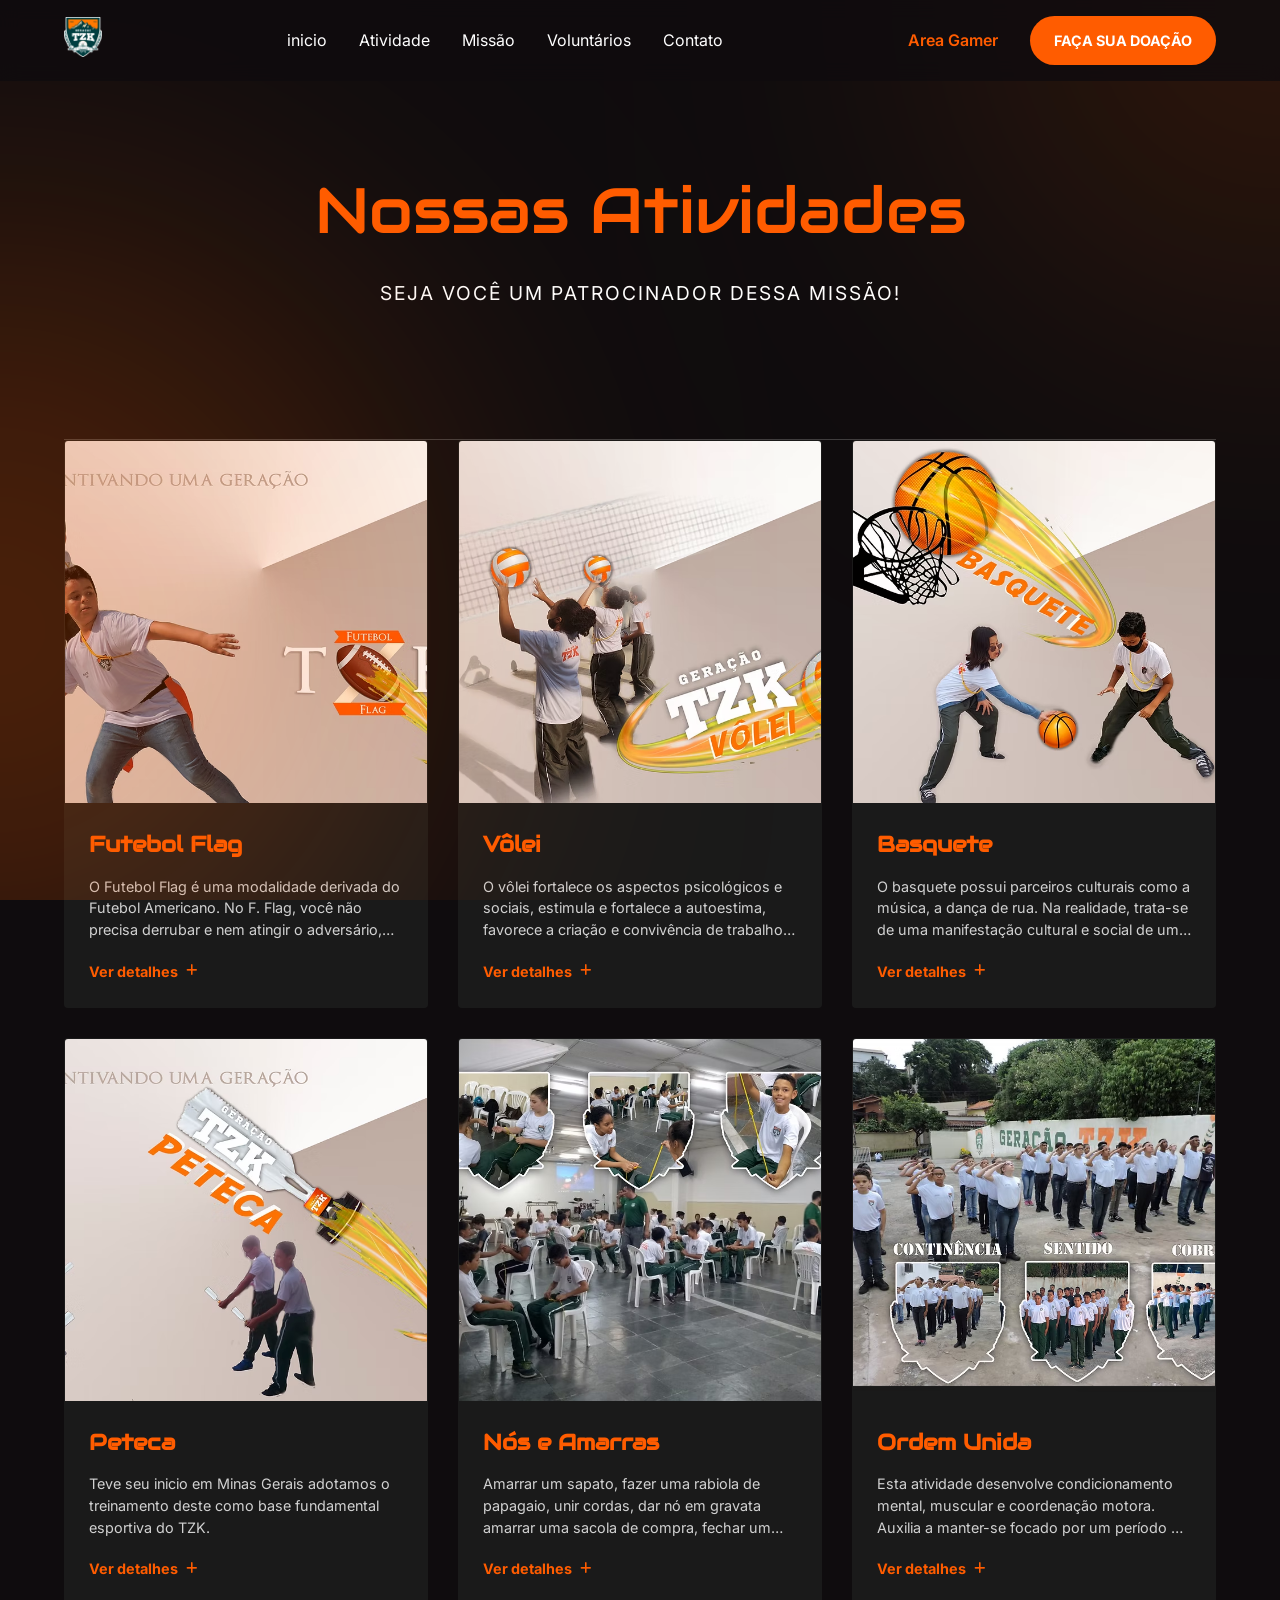
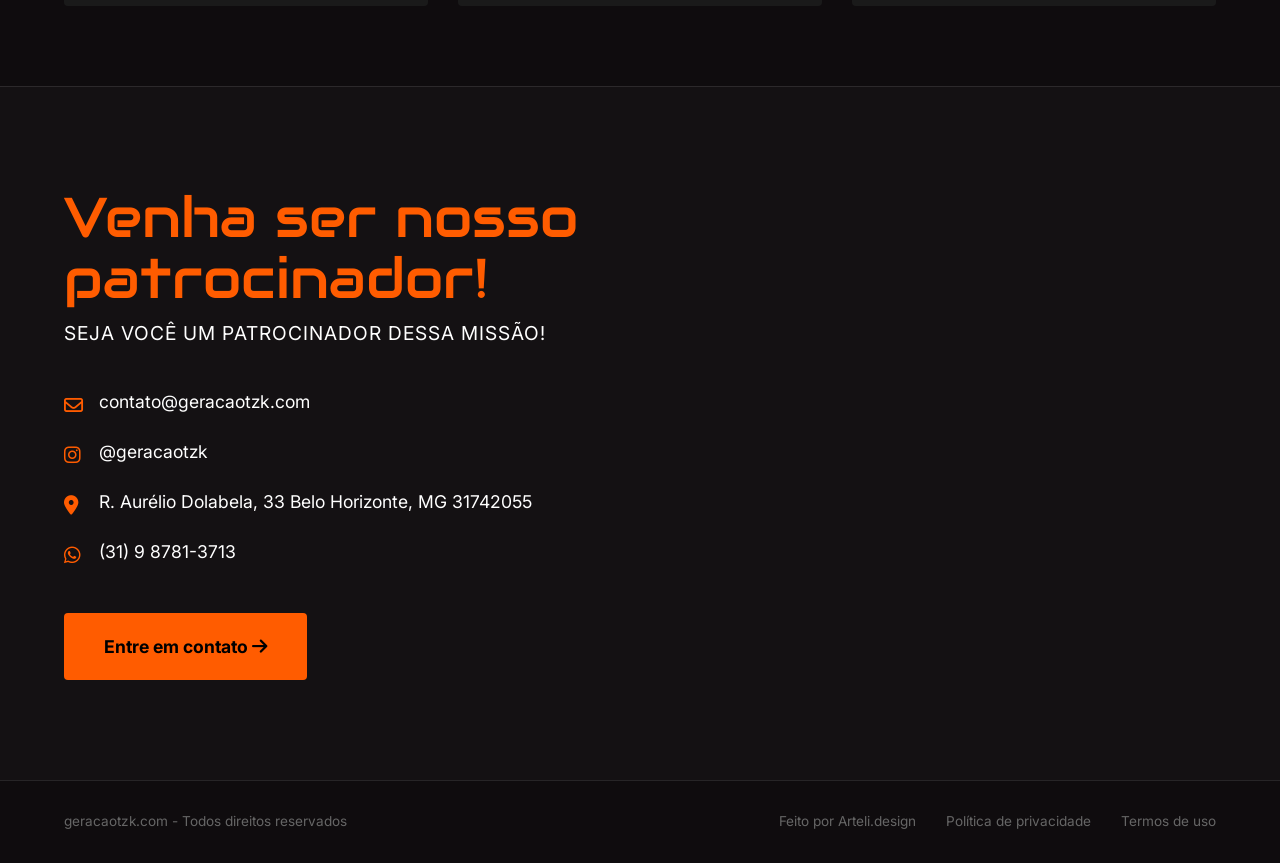
==== commit a9ba83d4: "Add files via upload" ====
--- a/atividades.html
+++ b/atividades.html
@@ -21,6 +21,7 @@
     <!-- Font Awesome for Icons -->
     <link rel="stylesheet" href="https://cdnjs.cloudflare.com/ajax/libs/font-awesome/6.5.1/css/all.min.css">
     <link rel="stylesheet" href="style2.css?v=2">
+    <link rel="icon" type="image/avif" href="./Assets/favicon.avif">
 </head>
 <body>
     <header>
@@ -40,10 +41,11 @@
                     <li><a href="missao.html">Missão</a></li>
                     <li><a href="voluntarios.html">Voluntários</a></li>
                     <li><a href="index.html#main-footer">Contato</a></li>
+                    <li class="mobile-nav-item"><a href="https://app.geracaotzk.com">Area Gamer</a></li>
                 </ul>
 
                 <div class="nav-actions">
-                    <a href="#login" class="login-link">Entrar</a>
+                    <a href="https://app.geracaotzk.com" class="login-link">Area Gamer</a>
                     <a href="#doacao" class="donate-btn">FAÇA SUA DOAÇÃO</a>
                 </div>
 
--- a/style2.css
+++ b/style2.css
@@ -1656,3 +1656,7 @@
         font-size: 1rem;
     }
 }
+.mobile-nav-item { display: none; }
+@media (max-width: 992px) {
+    .mobile-nav-item { display: block !important; }
+}
